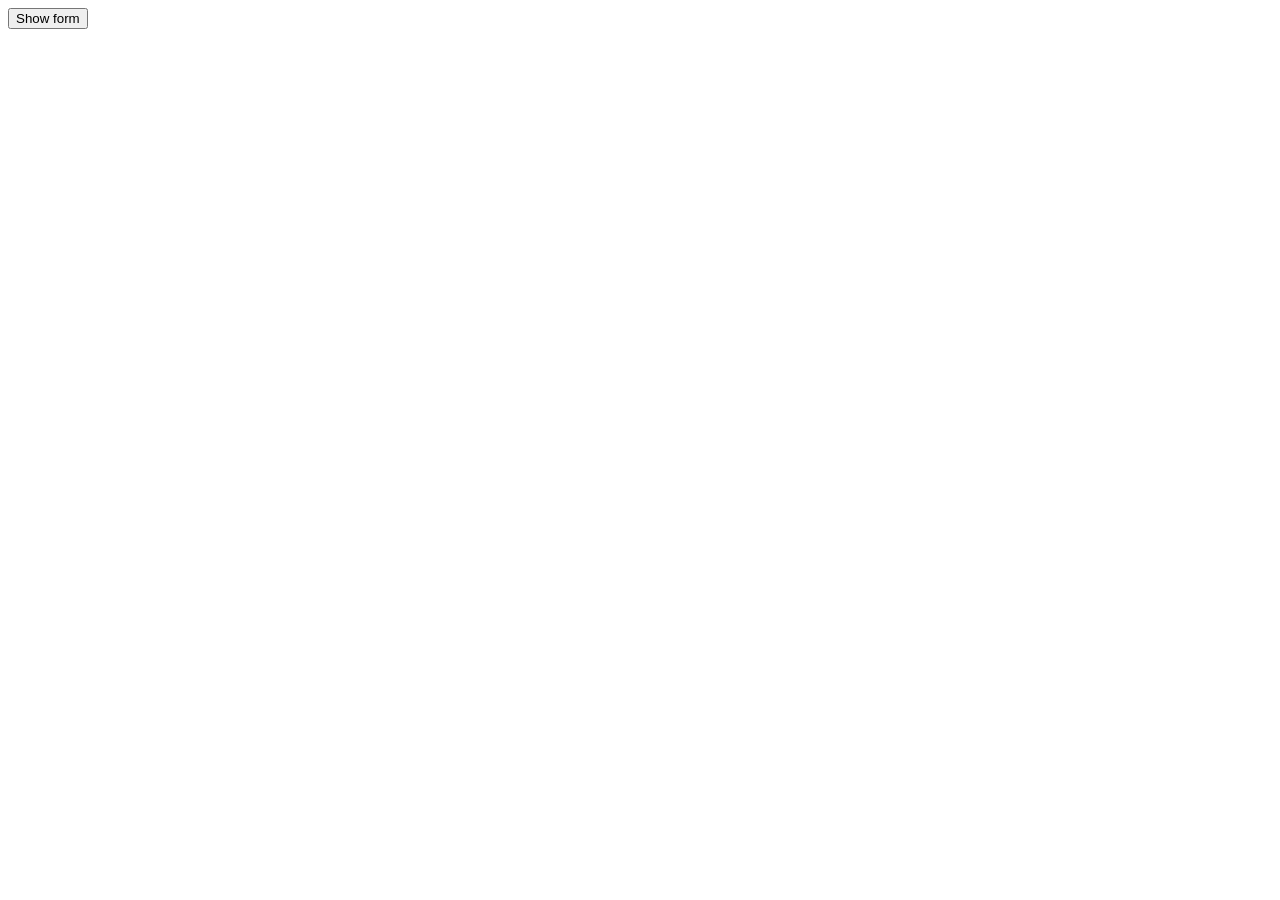
==== popup.html @ d7d1cf0f "Add files via upload" ====
<html lang="en">
<head>
    <meta charset="UTF-8">
    <meta http-equiv="X-UA-Compatible" content="IE=edge">
    <meta name="viewport" content="width=device-width, initial-scale=1.0">
    <title>Document</title>
    <link rel="stylesheet" href="./popup.css">
    <script src="https://ajax.googleapis.com/ajax/libs/jquery/2.1.1/jquery.min.js"></script>
</head>
<body>
    
        <form id="myForm" class="center hideform">
            <label class="emailbox">
                <input type="email" id="email"   placeholder="Enter your Email">
                <span class="emailtext"></span>
                <p id="error"></p>
             </label>
             <label class="passbox">
                <input type="password" id="password"  placeholder="Enter your password">
                <span class="passtext"></span>
                <p id="error1"></p>
                <span class="text4"></span>
             </label>
             <button type="button" id="close" style="float:left;" onclick="closeForm()">CLOSE</button>
        </form>
    <button id="show">Show form</button>
    <script>
        $('#show').on('click', function () {
    $('.center').show();
    $(this).hide();
})

$('#close').on('click', function () {
    $('.center').hide();
    $('#show').show();
})
//open//
function closeForm() {
  document.getElementById("myForm").style.display = "none";
}
    </script>
</body>
</html>
---- popup.css ----
form{
  position: relative;
  width:300px;
  margin-left: 40%;
}
.form-container{
border-radius: 5px;
  width:300px;
  height:330px;
  background:url(./background8.png);
  padding:10px 10px 10px 10px;
  border: 1px solid rgb(245, 241, 241);
  box-shadow: 2px 0 2px 0 rgb(163, 161, 161);
}
form label{
  position: relative; 
  display: block;
 }
 form input{
   margin:15px 0;
   width:60%;
   background:#b9b5b5;
   color:#fff;
   padding:10px;
   border-radius: 6px;
   font-size: 18px;
   border: none;
   outline: none;
 }
 form input:hover{
   cursor:pointer;
   background-color:#b6e2f7 ;
 }



.hideform {
  display: none;
}
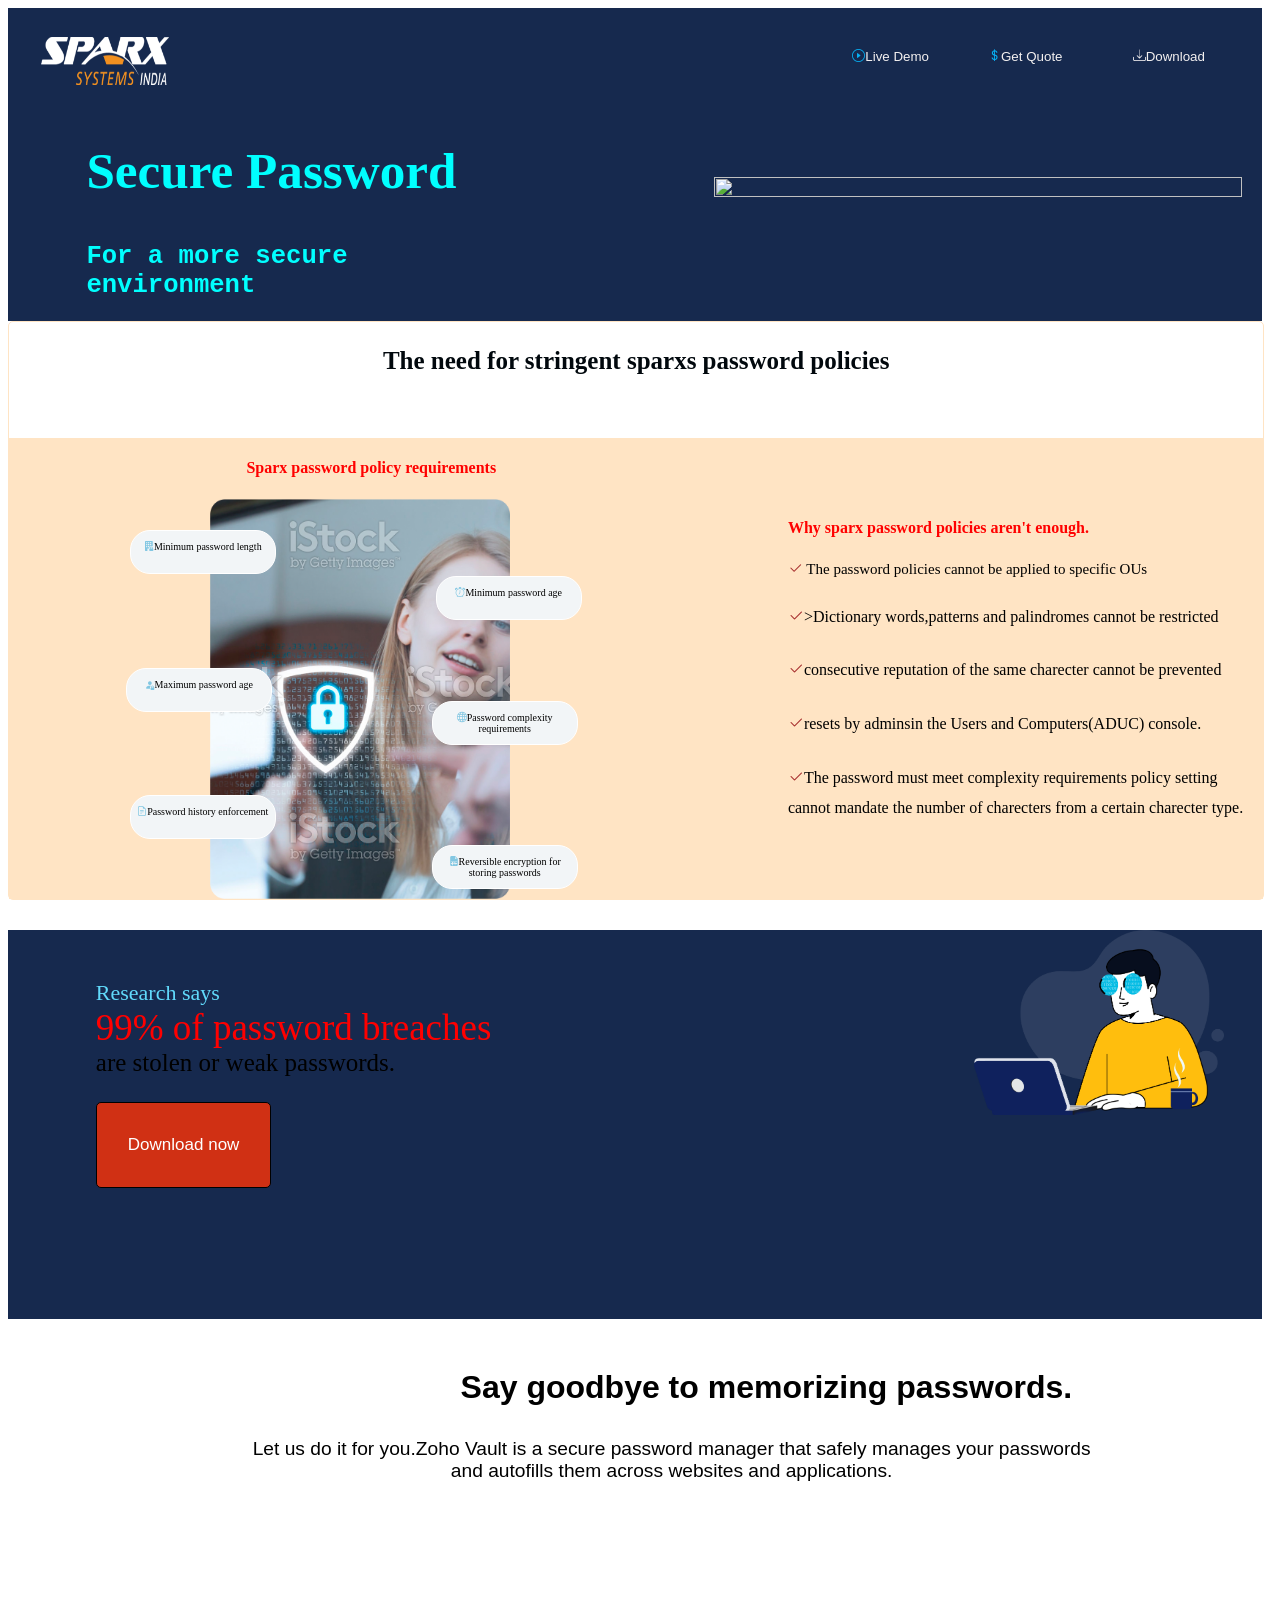
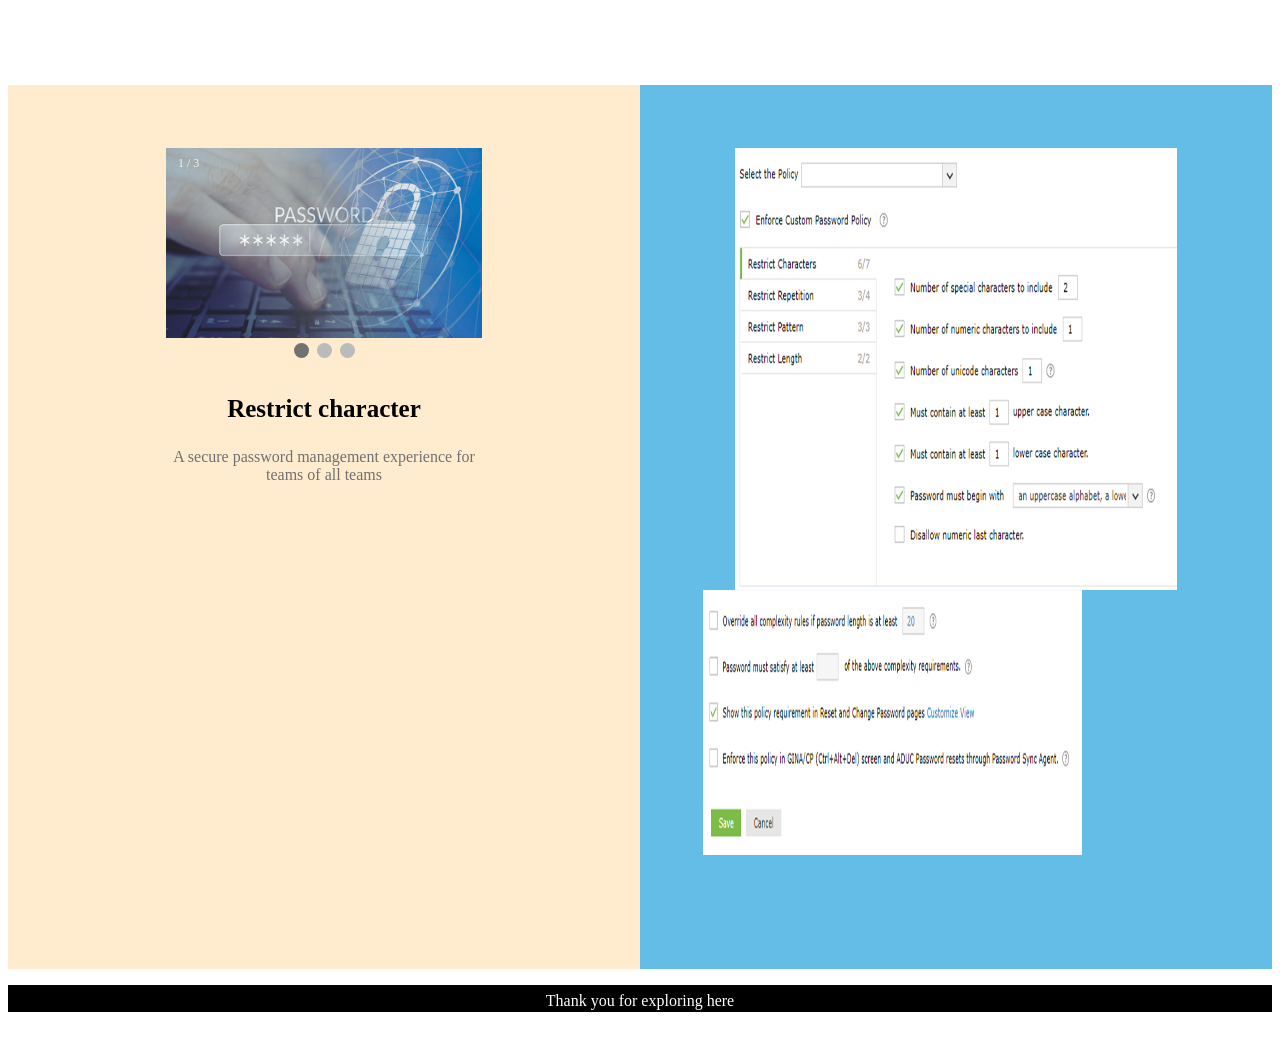
==== commit 39eeacb4: "Add files via upload" ====
--- a/popup.html
+++ b/popup.html
@@ -6,38 +6,300 @@
     <title>Document</title>
     <link rel="stylesheet" href="./popup.css">
     <script src="https://ajax.googleapis.com/ajax/libs/jquery/2.1.1/jquery.min.js"></script>
+    <link rel="stylesheet" href="https://cdn.jsdelivr.net/npm/bootstrap-icons@1.10.2/font/bootstrap-icons.css">
+    <link href="https://fonts.googleapis.com/css2?family=Abril+Fatface&display=swap" rel="stylesheet">
+    <link href="https://fonts.googleapis.com/css2?family=Abril+Fatface&family=Acme&display=swap" rel="stylesheet">
 </head>
 <body>
-    
-        <form id="myForm" class="center hideform">
-            <label class="emailbox">
-                <input type="email" id="email"   placeholder="Enter your Email">
-                <span class="emailtext"></span>
-                <p id="error"></p>
-             </label>
-             <label class="passbox">
-                <input type="password" id="password"  placeholder="Enter your password">
-                <span class="passtext"></span>
-                <p id="error1"></p>
-                <span class="text4"></span>
-             </label>
-             <button type="button" id="close" style="float:left;" onclick="closeForm()">CLOSE</button>
+    <nav>
+        <div class="logo">
+            <img src="./Sparx.png" alt="Logo Image" width="300px" height="100px">
+        </div>
+        <div class="hamburger">
+            <div class="line1"></div>
+            <div class="line2"></div>
+            <div class="line3"></div>
+        </div>
+        <ul class="nav-links">
+            <li><button  class="demo" id="demo"><i class="bi bi-play-circle" style="color: rgb(7, 176, 243);"></i>Live Demo</button></li>
+            <li><button  class="demo" onclick="return togglePopup()"><i class="bi bi-currency-dollar" style="color: rgb(7, 176, 243);"></i>Get Quote</button></li>
+            <li><a href="./Offer Letter_Prolaborate_Maheshwaran Veerakumar (1)_copy.pdf" download><button  class="demo"><i class="bi bi-download"></i>Download</button></a></li>
+        </ul>
+    </nav>
+    <section id="main-content">
+        <div class="content-left">
+            <h1>Secure Password</h1>
+            <h2>For a more secure environment</h2>
+        </div>
+        <div class="content-right">
+          <img src="./New Project.png" class="img">
+        </div>
+        
+       </section>
+       <div class="video-player" id="video_player">
+        <video width="100%" controls autoplay>
+           <source src="./sparx video.mp4" type="video/mp4">
+        </video>
+        <div id="close">close</div>
+       </div>
+    <div class="content">
+        <form action="#" id="myForm">
+                <h3>LOGIN</h3>
+                <label class="namebox">
+                    <input type="text" id="name"   placeholder="Enter your name">
+                    <span class="nametext"></span>
+                    <p id="error"></p>
+                 </label>
+                <label class="emailbox">
+                    <input type="email" id="email"   placeholder="Enter your Email">
+                    <span class="emailtext"></span>
+                    <p id="error"></p>
+                 </label>
+                 <label class="passbox">
+                    <input type="password" id="password"  placeholder="Enter your password">
+                    <span class="passtext"></span>
+                    <p id="error1"></p>
+                    <span class="text4"></span>
+                 </label>
+                    <button type="submit" id="button" class="btn" onclick="openpopup()" disabled>SUBMIT</button>
+                    <div class="popup" id="popup">
+                    <img src="./check.jpeg">
+                    <h2>Welcome Back!</h2>
+                    <p>Logged in successfully</p>
+                    <button type="button" onclick="closepopup()">OK</button>
+                    </div>
+                 <button type="button" id="close1" style="float:left;" onclick="togglePopup()">X</button>
+         
         </form>
-    <button id="show">Show form</button>
+    </div>
+    <section id="policies">
+        <h3>The need for stringent sparxs password policies</h3>
+    <div class="container">
+          <div class="left-policy">
+            <h4>Sparx password policy requirements</h4>
+             <img src="./Layer 26.png">
+                <div class="centered"><i class="bi bi-person-fill-lock" style="color: rgb(131, 199, 226);"></i>Maximum password age</div>
+                <div class="right-centered"><i class="bi bi-globe" style="color: rgb(131, 199, 226);"></i>Password complexity requirements</div>
+                <div class="bottom-left"><i class="bi bi-file-earmark-text" style="color: rgb(131, 199, 226);"></i>Password history enforcement</div>
+                <div class="top-left"><i class="bi bi-building-fill-lock" style="color: rgb(131, 199, 226);"></i>Minimum password length</div>
+                <div class="top-right"><i class="bi bi-alarm" style="color: rgb(131, 199, 226);"></i>Minimum password age</div>
+                <div class="bottom-right"><i class="bi bi-file-earmark-spreadsheet-fill" style="color: rgb(131, 199, 226);"></i>Reversible encryption for storing passwords</div>
+             </div>
+                
+          <div class="right-policy">
+            <h4>Why sparx password policies aren't enough.</h4>
+           <p class="first-class"> <i class="bi bi-check2" style="color: brown;"></i> The password policies cannot be applied to specific OUs</p>
+           <p  class="second-class"><i class="bi bi-check2" style="color: brown;"></i>>Dictionary words,patterns and palindromes cannot be
+
+            restricted</p>
+            <p class="second-class"><i class="bi bi-check2" style="color: brown;"></i>consecutive reputation of the same charecter cannot be prevented</p>
+            <p class="second-class"><i class="bi bi-check2" style="color: brown;"></i>resets by adminsin the Users and Computers(ADUC)
+
+                console.</p>
+                <p class="second-class"><i class="bi bi-check2" style="color: brown;"></i>The password must meet complexity requirements policy
+
+                    setting cannot mandate the number of charecters from a
+                    
+                    certain charecter type.
+                    </p>
+          </div>
+    </div>
+    </section>
+    <section id="banner">
+        <div class="left-banner">
+            <p class="para"><span id="blue">Research says</span><br><span id="red">99% of password breaches  </span><br>are stolen or weak passwords.</p>
+            <button class="download">Download now</button>
+        </div>
+        <div class="right-banner">
+           <img src="./Vector Smart Object.png">
+        </div>
+    </section>
+    <div id="text">
+        <h3>Say goodbye to memorizing passwords.</h3>
+        <p>Let us do it for you.Zoho Vault is a secure password manager that safely manages your passwords <br> and autofills them across websites and applications.</p>
+     </div>
+   <!-- <section id="last-page"> -->
+    <div id="seven">
+        <div class="row_1">    
+            <!-- try -->
+            <div class="slideshow-container">
+
+                <div class="mySlides fade">
+                  <div class="numbertext">1 / 3</div>
+                  <img src="./password1.jpg" style="width:100%">
+                  
+                </div>
+                
+                <div class="mySlides fade">
+                  <div class="numbertext">2 / 3</div>
+                  <img src="./password2.jpg" style="width:100%">
+                  
+                </div>
+                
+                <div class="mySlides fade">
+                  <div class="numbertext">3 / 3</div>
+                  <img src="./password3.png" style="width:100%">
+                    
+                </div>
+                <div id="mySlides_text">
+                    <h3 id="mySlides_text1">Restrict character</h3>
+                    <p id="mySlides_text2">A secure password management experience for teams of all teams</p>
+
+                </div>
+                
+                </div>
+                <br>
+                
+                <div style="text-align:center">
+                  <span class="dot"></span> 
+                  <span class="dot"></span> 
+                  <span class="dot"></span> 
+                </div>
+                
+            <!-- / -->
+        </div>
+        <div class="row_2">
+            <div id="last">
+                <img src="./Layer 11.png" alt="" class="last_pic1">
+                <img src="./Layer 12.png" alt="" class="last_pic2">
+               
+            </div>
+        </div>
+    </div> 
+    <div id="copyright">
+        <p id="copyright1">Thank you for exploring here</p>
+    </div>  
     <script>
-        $('#show').on('click', function () {
-    $('.center').show();
-    $(this).hide();
+        //slideshow//
+let slideIndex = 0;
+showSlides();
+
+function showSlides() {
+  let i;
+  let slides = document.getElementsByClassName("mySlides");
+  let dots = document.getElementsByClassName("dot");
+  for (i = 0; i < slides.length; i++) {
+    slides[i].style.display = "none";  
+  }
+  slideIndex++;
+  if (slideIndex > slides.length) {slideIndex = 1}    
+  for (i = 0; i < dots.length; i++) {
+    dots[i].className = dots[i].className.replace(" active", "");
+  }
+  slides[slideIndex-1].style.display = "block";  
+  dots[slideIndex-1].className += " active";
+  setTimeout(showSlides, 2000); // Change image every 2 seconds
+}
+        //video player//
+        let closevideo = document.getElementById('close');
+let openvideo =   document.getElementById('demo');
+let myvideo = document.getElementById('video_player');
+openvideo.addEventListener('click',() =>{
+    myvideo.setAttribute("style","width:70%;height:40vh;transition:all .5s linear");
+    closevideo.style.display = "block"
 })
-
-$('#close').on('click', function () {
-    $('.center').hide();
-    $('#show').show();
+closevideo.addEventListener('click',() =>{
+    myvideo.setAttribute("style","width:0%;height:0vh;transition:all .5s linear");
+    closevideo.style.display = "none"
 })
-//open//
+        //hamburger icon//
+        const hamburger = document.querySelector(".hamburger");
+const navLinks = document.querySelector(".nav-links");
+const links = document.querySelectorAll(".nav-links li");
+
+hamburger.addEventListener('click', ()=>{
+   //Animate Links
+    navLinks.classList.toggle("open");
+    links.forEach(link => {
+        link.classList.toggle("fade");
+    });
+
+    //Hamburger Animation
+    hamburger.classList.toggle("toggle");
+});
+//toggle popup//
+       function togglePopup() {
+            $(".content").toggle();
+        }
+//close//
 function closeForm() {
   document.getElementById("myForm").style.display = "none";
 }
+//form validation//
+const email = document.getElementById("email");
+     const password = document.getElementById("password");
+     const name = document.getElementById("name");
+     name.addEventListener('input',()=>{
+         const namebox = document.querySelector('.namebox');
+         const nametext = document.querySelector('.nametext');
+         const namepattern = /^[a-zA-Z].{6,}/;
+     
+         if(name.value.match(namepattern,)){
+            namebox.classList.add('valid');
+            namebox.classList.remove('invalid');
+            nametext.innerHTML = "your name is valid";
+            document.getElementById('button').disabled =false; 
+            // satisfy=satisfy+1;
+             
+         }else{
+            namebox.classList.add('invalid');
+            namebox.classList.remove('valid');
+            nametext.innerHTML = "please enter a valid name";
+             document.getElementById('button').disabled = true; 
+         }
+     });
+     
+
+     email.addEventListener('input',()=>{
+         const emailbox = document.querySelector('.emailbox');
+         const emailtext = document.querySelector('.emailtext');
+         const emailpattern = /[A-Za-z0-9._%+-]+@[A-Za-z0-9.-]+\.[A-Za-z]{1,63}$/;
+     
+         if(email.value.match(emailpattern,)){
+             emailbox.classList.add('valid');
+             emailbox.classList.remove('invalid');
+             emailtext.innerHTML = "your email address is valid";
+             document.getElementById('button').disabled =false; 
+            // satisfy=satisfy+1;
+             
+         }else{
+             emailbox.classList.add('invalid');
+             emailbox.classList.remove('valid');
+             emailtext.innerHTML = "please enter a valid email";
+             document.getElementById('button').disabled = true; 
+         }
+     });
+     
+     password.addEventListener('input',()=>{
+         const passbox = document.querySelector('.passbox');
+         const passtext = document.querySelector('.passtext');
+         const passpattern = /(?=.*\d)(?=.*[a-z])(?=.*[A-Z]).{6,}/;
+     
+         if(password.value.match(passpattern)){
+             passbox.classList.add('valid');
+             passbox.classList.remove('invalid');
+             passtext.innerHTML = "your password is valid";
+             document.getElementById('button').disabled =false; 
+            // satisfy=satisfy+1;
+             
+         }else{
+             passbox.classList.add('invalid');
+             passbox.classList.remove('valid');
+             passtext.innerHTML = "Your password must be atleast 6 characters as well as contain at least one uppercase,one lowercase, and one number.";
+             document.getElementById('button').disabled = true; 
+            }
+     });
+
+
+     
+     //welcome message//
+     let popup = document.getElementById("popup");
+     function openpopup(){
+        popup.classList.add("open-popup");
+     }
+     function closepopup(){
+        popup.classList.remove("open-popup");
+     }
     </script>
 </body>
 </html>
--- a/popup.css
+++ b/popup.css
@@ -1,40 +1,1023 @@
-
-form{
+h3{
+  font-size: 25px;
+  color:#01080d;
+  font-weight: bolder;
+  text-align: center;
+}
+nav{
+  height: 6rem;
+  width: 98vw;
+  display: flex;
+  z-index: 10;
+  background: url(./Rectangle\ 1\ copy\ 4.png);
+
+}
+
+/*Styling logo*/
+.logo{
+  padding:1vh 1vw;
+  text-align: center;
+}
+.logo img {
+  height: 3rem;
+  width: 8rem;
+ padding: 20px 20px 20px 20px;
+}
+
+/*Styling Links*/
+.nav-links{
+  display: flex;
+  list-style: none; 
+  width: 44vw;
+  margin-left: 45%;
+  justify-content: space-evenly;
+  align-items: center;
+  text-transform: uppercase;
+}
+.nav-links li a{
+  text-decoration: none;
+  margin: 0 0.7vw;
+}
+.nav-links li a:hover {
+  color: #61DAFB;
+}
+.nav-links li {
   position: relative;
-  width:300px;
+}
+.nav-links li a::before {
+  content: "";
+  display: block;
+  height: 3px;
+  width: 0%;
+  position: absolute;
+  transition: all ease-in-out 250ms;
+  margin: 0 0 0 10%;
+}
+.nav-links li a:hover::before{
+  width: 80%;
+}
+
+/* form{
+  position: relative;
+  width:330px;
+  height:420px;
   margin-left: 40%;
-}
-.form-container{
-border-radius: 5px;
-  width:300px;
-  height:330px;
-  background:url(./background8.png);
+  background-color:#4a4c4d;
+  background:url(./Rectangle\ 1\ copy\ 4.png);
   padding:10px 10px 10px 10px;
   border: 1px solid rgb(245, 241, 241);
   box-shadow: 2px 0 2px 0 rgb(163, 161, 161);
-}
+} */
+.content {
+  position: absolute;
+  top: 50%;
+  left: 50%;
+  transform: translate(-50%, -50%);
+  width: 300px;
+  height: 420px;
+  text-align: center;
+  background-color: #e8eae6;
+  box-sizing: border-box;
+  padding: 10px;
+  z-index: 100;
+  display: none;
+  border-radius: 10px;
+  /*to hide popup initially*/
+}
+/* .content:hover{
+  width: 300px;
+  height: 460px;
+} */
 form label{
   position: relative; 
   display: block;
  }
  form input{
-   margin:15px 0;
-   width:60%;
-   background:#b9b5b5;
-   color:#fff;
-   padding:10px;
+   margin:5px 0;
+   width:90%;
+   margin-left: 20px;
+   background:#fff;
+   color:black;
+   padding:8px;
    border-radius: 6px;
-   font-size: 18px;
+   font-size: 15px;
    border: none;
    outline: none;
+   cursor:pointer;
  }
- form input:hover{
-   cursor:pointer;
-   background-color:#b6e2f7 ;
- }
+ .emailtext,
+.passtext,
+.nametext{
+  font-size: 12px;
+  font-weight: 280;
+  font-style:italic;
+  padding:5px; 
+}
+label.valid.emailtext,
+label.valid.passtext,
+label.valid.nametext{
+  color:#0d8d0d;
+}
+label.invalid.emailtext,
+label.invalid.passtext,
+label.invalid.nametext{
+  color:#f00;
+}
+label.valid::before,
+label.invalid::before{
+  content:"";
+  position: absolute;
+  width:24px;
+  height:24px;
+  top:10px;
+  right:10px;
+  z-index:100;
+}
+label.valid::before{
+  background: url(./check.jpeg)no-repeat center /cover;
+}
+label.invalid::before{
+  background: url(./error.jpeg)no-repeat center /cover;
+}
+.container{
+  width:100%;
+  height:5%;
+  display:flex;
+  align-items:center;
+  justify-content:center;
+}
+.btn{
+  margin-top: 37px;
+  padding: 10px 50px;
+  background: #b9b5b5;
+  border:0;
+  outline: none;
+  cursor:pointer;
+  font-size: 14px;
+  font-family:'Times New Roman', Times, serif;
+  font-weight:bolder;
+  border-radius:5px;
+  border-style: none;
+}
+.btn:hover{
+  cursor: pointer;
+  background-color: #b6e2f7;
+}
+#close1{
+  position: absolute;
+  right: 20px;
+  top: 15px;
+  background-color: black;
+  color: white;
+  border-radius: 50%;
+  padding: 4px;
+}
+#close1:hover{
+  cursor: pointer;
+  background-color: #b6e2f7;
+}
+.popup{
+  width:400px;
+  background: #fff;
+  border-radius: 6px;
+  position:absolute;
+  top:0;
+  left:50%;
+  transform: translate(-50%,-50%)scale(0.1);
+  text-align: center;
+  padding:0 30px 30px;
+  color:#333;
+  visibility: hidden;
+  transition: transform 0.4s,top 0.4s;
+}
+.open-popup{
+  visibility: visible;
+  top: 50%;
+  transform: translate(-50%,-50%)scale(1);
+}
+.popup img{
+  width:100px;
+  margin-top:-50px;
+  border-radius: 50%;
+  box-shadow: 0 2px 5px rgba(0,0,0,0.2);
+}
+.popup h2{
+  font-size: 38px;
+  font-weight: 500;
+  margin:30px 0 10px;
+}
+.popup button{
+  width:100%;
+  margin-top: 50px;
+  padding:10px 0;
+  background: #6fd649;
+  color:#fff;
+  border:0;
+  outline: none;
+  font-size: 18px;
+  border-radius: 4px;
+  cursor: pointer;
+  box-shadow: 0 5px 5px rgba(0,0,0,0.2);
+}
 
 
 
 .hideform {
   display: none;
-}+}
+.hamburger div{
+  width: 30px;
+  height:3px;
+  background: #f2f5f7;
+  margin: 5px;
+  transition: all 0.3s ease;
+}
+.hamburger{
+  display: none;
+}
+h1{
+  font-family: 'Cinzel', serif;
+  font-size:4vw;
+  color:aqua;
+  margin-left: 15%;
+  margin-top: 7%;
+}
+h2{
+  font-family: 'VT323', monospace;
+  font-size:2vw;
+  color: aqua;
+  margin-left: 15%;
+  margin-top: 2%;
+}
+.content-left{
+  width: 50%;
+  height: 40%;
+}
+.content-right{
+  width: 70%;
+  height: 40%;
+}
+#main-content{
+  width: 98vw;
+  display: flex;
+  flex-direction: row;
+  background: url(./Rectangle\ 1\ copy\ 4.png);
+}
+.img{
+  width:85%;
+  height:90%;
+  margin-left: 25%;
+  margin-top: 10%;
+}
+.video-player{
+width: 0%;
+height: 0vh;
+position: absolute;
+left:50%;
+top:40%;
+transform:translate(-50%,-70%);
+transform-origin: center center;
+}
+video{
+width:90%;
+padding-top: 20px;
+margin: auto;
+display: block;
+position: relative;
+}
+#close{
+position: relative;
+top:0px;
+right: 50px;
+cursor: pointer;
+font-size: 20px;
+display: none;
+}
+.demo{
+  color:rgb(244, 241, 241);
+  width: 100px;
+  height: 50px;
+  background: url(./Rectangle\ 1\ copy\ 4.png);
+  border: none;
+  cursor:pointer;
+}
+.toggle .line1{
+  transform: rotate(-45deg) translate(-5px,6px);
+}
+.toggle .line2{
+  transition: all 0.7s ease;
+  width:0;
+}
+.toggle .line3{
+  transform: rotate(45deg) translate(-5px,-6px);
+}
+#policies{
+  width:98vw;
+  height:auto;
+  border-radius: 5px;
+  border: 1px solid bisque;
+}
+.container{
+  width: 98vw;
+  height: auto;
+  display: flex;
+  margin-top:5%;
+  background-color: bisque;
+}
+.left-policy{
+width: 60%;
+height:60%;
+
+
+}
+.left-policy img{
+  width: 300px;
+  height: 400px;
+  margin-left: 50%;
+}
+.left-policy h4{
+  width: 80%;
+  margin-left: 50%;
+
+  color:red;
+}
+.right-policy{
+
+  height: auto;
+  margin-left: 30%;
+
+
+}
+.right-policy h4{
+
+  color:red;
+}
+.right-policy p{
+  color:black;
+}
+.first-class{
+  margin-top: 5%;
+  font-size: 15px;
+  color:black;
+}
+.second-class{
+  margin-top: 5%;
+  line-height: 30px;
+}
+  .left-policy {
+  position: relative;
+  text-align: center;
+  color: white;
+  }
+  
+  .bottom-left {
+    width:140px;
+    height:30px;
+    background-color: #f2f5f7;
+    border: 1px solid white;
+    color:black;
+    padding: 10px 2px 2px 2px;
+    text-align: center;
+    display: inline-block;
+    border-radius: 20px;
+    font-size: 10px;
+  position: absolute;
+  bottom: 60px;
+  left:30%;
+  }
+  
+  .top-left {
+    width:140px;
+    height:30px;
+    background-color: #f2f5f7;
+    border: 1px solid white;
+    color:black;
+    padding: 10px 2px 2px 2px;
+    text-align: center;
+    display: inline-block;
+    border-radius: 20px;
+    font-size: 10px;
+  position: absolute;
+  top: 20%;
+  left:30%;
+  }
+  .top-right {
+    width:140px;
+    height:30px;
+    background-color: #f2f5f7;
+    border: 1px solid white;
+    color:black;
+    padding: 10px 2px 2px 2px;
+    text-align: center;
+    display: inline-block;
+    border-radius: 20px;
+    font-size: 10px;
+    position: absolute;
+    top: 30%;
+    left: 106%;
+    }
+    
+    .bottom-right {
+      width:140px;
+      height:30px;
+      background-color: #f2f5f7;
+      border: 1px solid white;
+      color:black;
+    position: absolute;
+    padding: 10px 2px 2px 2px;
+    text-align: center;
+    display: inline-block;
+    border-radius: 20px;
+    font-size: 10px;
+    bottom: 10px;
+    left: 105%;
+    }
+    .centered {
+    position: absolute;
+    width:140px;
+    height:30px;
+    background-color: #f2f5f7;
+    border: 1px solid white;
+    color:black;
+    padding: 10px 2px 2px 2px;
+    text-align: center;
+    display: inline-block;
+    border-radius: 20px;
+    font-size: 10px;
+    top: 50%;
+    left: 29%;
+    }
+    .right-centered{
+      position: absolute;
+      width:140px;
+      height:30px;
+      background-color: #f2f5f7;
+      border: 1px solid white;
+      color:black;
+      display: inline-block;
+      padding: 10px 2px 2px 2px;
+      text-align: center;
+      border-radius: 20px;
+      font-size: 10px;
+      top: 57%;
+      left: 105%;
+      }
+      #banner{
+        display:flex;
+        flex-direction: row;
+        width: 98vw;
+        height:44%;
+        margin-top: 30px;
+        background: url(./Rectangle\ 1\ copy\ 4.png);
+      }
+      .left-banner{
+        width: 70%;
+        height:60%;
+        margin-left: 7%;
+        padding-top: 25px;
+      }
+      .right-banner img{
+        width: 250px;
+        height:auto;
+        margin-right: 10%;
+      }
+      .download{
+        width:20%;
+        height:37%;
+        color:black;
+        font-size: 17px;
+        border-radius: 5px;
+        border: 1px solid black;
+        padding: 6px 6px 6px 6px;
+        color:white;
+        background-color: rgb(208, 48, 20);
+      }
+      #blue{
+        font-size: 22px;
+        color:#61DAFB
+      }
+      #red{
+        font-size:37px;
+        color:red;
+      }
+      .para{
+        font-size: 25px;
+      }
+      #text{
+        width:100%;
+        height:50%;
+        margin-top: 4%;
+        margin-bottom: -10%;
+      }
+      #text h3{
+        font-size: 2.5vw;
+        font-family: 'Acme', sans-serif;
+        font-weight: 800;
+        color:black;
+        margin-left: 20%;
+      }
+      #text p{
+        width: 75%;
+        color: black;
+        font-size: 1.5vw;
+        text-align: center;
+        margin-left: 15%;
+        margin-top: 20px;
+        font-family: 'Acme', sans-serif;
+      }
+       /* Slideshow container */
+       #seven
+       {
+           display: flex;
+           height: 100%;
+           width: 100%;
+           margin-top: 0%;  
+       }
+       
+       .row_1
+       { 
+         display: block;
+         width: 100%;
+         height: auto;
+         background-color: blanchedalmond;
+       }
+       
+       .row_2
+       { 
+       
+         display :block;
+         width: 100%;
+         height: auto;
+         background-color: rgb(100, 189, 231);
+       }
+       
+  
+       
+       @media (max-width : 550px)
+       {
+           #seven
+           {
+               display: flex;
+               flex-direction: column;
+               margin-top: -40%;
+           }
+           #mySlides_text1{
+            width:150%;
+            font-size: 6vw;
+            font-weight: 1000;
+            margin-left: -20%;
+            font-family: 'Righteous', cursive;
+           }
+           #mySlides_text2{
+            width:140%;
+            height:50%;
+            font-size: 4vw;
+            margin-left: -20%;
+            padding-top: 20px;
+            font-family: 'Rajdhani', sans-serif;
+            color:rgb(45, 184, 191);
+           }
+       }
+       
+      
+       
+   
+       .slideshow-container {
+         max-width: 1000px;
+         position: relative;
+         margin: auto;
+       }
+       
+       
+       .text {
+         color: #f2f2f2;
+         font-size: 15px;
+         padding: 8px 12px;
+         position: absolute;
+         bottom: 8px;
+         width: 100%;
+         text-align: center;
+       }
+       
+  
+       .numbertext {
+         color: #f2f2f2;
+         font-size: 12px;
+         padding: 8px 12px;
+         position: absolute;
+         top: 0;
+       }
+       
+  
+       .dot {
+         height: 15px;
+         width: 15px;
+         margin: 0 2px;
+         background-color: #bbb;
+         border-radius: 50%;
+         display: inline-block;
+         transition: background-color 0.6s ease;
+       }
+       
+       .active {
+         background-color: #717171;
+       }
+       
+   
+       .fade {
+         animation-name: fade;
+         animation-duration: 1.5s;
+       }
+       
+       @keyframes fade {
+         from {opacity: .4} 
+         to {opacity: 1}
+       }
+       
+    
+       @media only screen and (max-width: 300px) {
+         .text {font-size: 11px}
+       }
+       
+       /* try mine*/
+       .slideshow-container
+       {   
+           margin-top: 10%;
+           height: 20%;
+           width: 50%;
+       }
+       
+       #mySlides_text
+       {
+          padding-top: 10%;
+          text-align: center;
+       }
+       #mySlides_text1{
+        color:black;
+       }
+       #mySlides_text2{
+        color:#717171;
+       }
+       
+       /* try mine*/
+       
+       .last_pic1
+       {   
+           margin-top: 10%;
+           margin-left: 15%;
+           height: 50%;
+           width: 70%;
+       }
+       
+       .last_pic2
+       {   
+           margin-left: 10%;
+           height: 30%;
+           width: 60%;
+           margin-bottom: 10%;
+       }
+ #copyright
+{
+    width: 100%;
+    height: 7%;
+}
+
+#copyright1
+{
+  color:white;
+  text-align: center;
+  background-color:black;
+  padding-top: 7px;
+  height:20px;
+}
+       /*form*/
+       
+       
+  @keyframes fade {
+    from {opacity: .4} 
+    to {opacity: 1}
+  }
+  
+  /* On smaller screens, decrease text size */
+  @media only screen and (max-width: 300px) {
+    .text {font-size: 11px}
+  }
+        @media screen and (max-width: 500px){
+          #text{
+            width: 100%;
+            margin-top: 5%;
+          }
+         #text h3{
+          color: black;
+          margin-left: 30px;
+            font-size: 4.5vw;
+            margin-right:45px;
+            font-family: 'Acme', sans-serif; ;
+          }
+          #text p{
+            letter-spacing: 1px;
+            text-align: center;
+            font-size: 3.5vw;
+            width: 90%;
+            margin-left:-4%;
+            padding-left: 30px;
+            font-family: 'Acme', sans-serif;
+          }
+        }
+        @media screen and (max-width: 375px){
+          #banner{
+           width: 370px;
+           height: 30%;
+          }
+             .left-banner{
+           width: 70%;
+           height:40%;
+          }
+             #blue{
+           font-size: 3vw;
+          }
+          #red{
+           width: 100%;
+           font-size: 5vw;
+          }
+          .para{
+           font-size: 3vw;
+          }
+          .download{
+           width:150px;
+           height:40px;
+           font-size: 10px;
+           margin-top: 5px;
+          }
+          .right-banner{
+           width:50%;
+           height: 50%;
+          }
+          .right-banner img{
+           padding: 5px 5px 5px 5px;
+           width:160px;
+           height:150px;
+          }
+          
+           }
+           @media screen and (max-width: 414px){
+            #banner{
+             width: 400px;
+             height: 30%;
+            }
+               .left-banner{
+             width: 70%;
+             height:40%;
+            }
+               #blue{
+             font-size: 3vw;
+            }
+            #red{
+             width: 100%;
+             font-size: 5vw;
+            }
+            .para{
+             font-size: 3vw;
+            }
+            .download{
+             width:150px;
+             height:40px;
+             font-size: 10px;
+             margin-top: 5px;
+            }
+            .right-banner{
+             width:50%;
+             height: 50%;
+            }
+            .right-banner img{
+             padding: 5px 5px 5px 5px;
+             width:160px;
+             height:150px;
+            }
+            
+             }
+        @media screen and (max-width: 500px) {
+    #policies h3{
+      margin-top: 20%;
+      text-align: center;
+      color: black;
+    }
+          .bottom-left,
+          .top-left,
+          .centered{
+              width: 85%;
+              height:12%;
+              font-size: 13px;
+              margin-left:-80%;
+          }
+          .top-right,
+          .right-centered,
+          .bottom-right{
+            width: 85%;
+            height:12%;
+            padding: 5px 5px 5px 5px ;
+            font-size: 12px;
+            margin-left: 7%;
+          }
+          .left-policy {
+            width:35%;
+            height:17%;
+            margin-right: 20%;
+          }
+          .left-policy img{
+            width:250px;
+            height:300px;
+            margin-left: -10%;
+          }
+          .left-policy h4{
+            font-size: 3vw;
+            margin-left: 40%;
+            width:80%;
+            text-align: center;
+          }
+          .right-policy{
+            width: 80%;
+          }
+          .right-policy h4{
+            font-size: 3vw;
+            font-family: 'Righteous', cursive;
+            padding:2px 2px 2px 2px;
+            margin-right: 40%;
+            text-align: center;
+            justify-content: center;
+          }
+          .first-class{
+            width: 110%;
+            font-size: 3.5vw;
+            font-family: 'Righteous', cursive;
+            margin-left: -25%;
+          }
+          .second-class{
+            width: 110%;
+            font-size: 3.5vw;
+            font-family: 'Righteous', cursive;
+            margin-left: -25%;
+          }
+      }
+    
+  
+  @media (max-width:500px){
+    .container{
+      flex-direction: column;
+    }
+    
+  }
+  
+  
+  /*Stying for small screens*/
+  @media screen and (max-width: 800px){
+    nav{
+     position: absolute;
+      width:350px;
+        z-index: 3;
+    }
+    .banner{
+        display:block;
+        position: absolute;
+        cursor: pointer;
+        right: 5%;
+        top: 50%;
+        transform: translate(-50%, -50%);
+        z-index: 2;
+        transition: all 0.7s ease;
+    }
+    .nav-links{
+        position: fixed;
+        height: 20vh;
+        width: 45%;
+        margin-right: 30%;
+        font-size: 2vw;
+        margin-top: 20px;
+        border-radius: 5px;
+        flex-direction: column;
+        clip-path: circle(50px at 90% -20%);
+        -webkit-clip-path: circle(30px at 90% -10%);
+        transition: all 1s ease-out;
+        pointer-events: none;
+    }
+    .nav-links.open{
+        clip-path: circle(1000px at 90% -10%);
+        -webkit-clip-path: circle(1000px at 90% -10%);
+        pointer-events: all;
+    }
+    .nav-links li{
+      border-radius: 5px;
+    opacity:0;
+    }
+    .nav-links li:nth-child(1){
+        transition: all 0.5s ease 0.2s;
+    }
+    .nav-links li:nth-child(2){
+        transition: all 0.5s ease 0.4s;
+    }
+    .nav-links li:nth-child(3){
+        transition: all 0.5s ease 0.6s;
+    }
+    li.fade{
+        opacity: 1;
+    }
+  }
+  
+  
+   
+  /*media query for all element*/
+  @media screen and (max-width: 420px){
+    #main-content{
+      display: flex;
+      flex-direction: column;
+  
+    }
+  .content-left{
+    width: 90%;
+    position: relative;
+    justify-content:center;
+    margin-top: 20%;
+    margin-left: 4%;
+    padding: 10px 10px 10px 10px;
+  }
+  h1{
+    font-family: 'Abril Fatface', cursive;
+    font-size: 33px;
+    margin-top: 30px;
+  
+  }
+  h2{
+    width: 90%;
+    font-family: 'Acme', sans-serif;
+    font-size: 20px;
+  }
+  .content-right{
+  width: 100%;
+  }
+  .img{
+    width:500px;
+    height:320px;
+  margin-top:6%;
+ margin-left: -13%;
+  }
+  
+
+  #copyright{
+  width:98vw;
+    height:50px;
+  }
+  #copyright1{
+    width:80%;
+    text-align: center;
+  }
+   
+  }
+
+/*Stying for small screens*/
+@media screen and (max-width: 800px){
+  nav{
+      z-index: 3;
+  }
+  .hamburger{
+      display:block;
+      position: absolute;
+      cursor: pointer;
+      right: 1%;
+      top: 50%;
+      transform: translate(-5%, -50%);
+      z-index: 2;
+      transition: all 0.7s ease;
+  }
+  .nav-links{
+       background-color: #b6e2f7;
+      height: 30vh;
+      width: 20%;
+      flex-direction: column;
+      clip-path: circle(20px at 90% -20%);
+      -webkit-clip-path: circle(10px at 90% -10%);
+      transition: all 1s ease-out;
+      pointer-events: none;
+  }
+  .nav-links.open{
+      clip-path: circle(1000px at 90% -10%);
+      -webkit-clip-path: circle(1000px at 90% -10%);
+      pointer-events: all;
+  }
+  .nav-links li{
+
+    margin-right: 40%;
+      opacity: 0;
+  }
+  .nav-links li:nth-child(1){
+      transition: all 0.5s ease 0.2s;
+  }
+  .nav-links li:nth-child(2){
+      transition: all 0.5s ease 0.4s;
+  }
+  .nav-links li:nth-child(3){
+      transition: all 0.5s ease 0.6s;
+  }
+  li.fade{
+      opacity: 1;
+  }
+}
